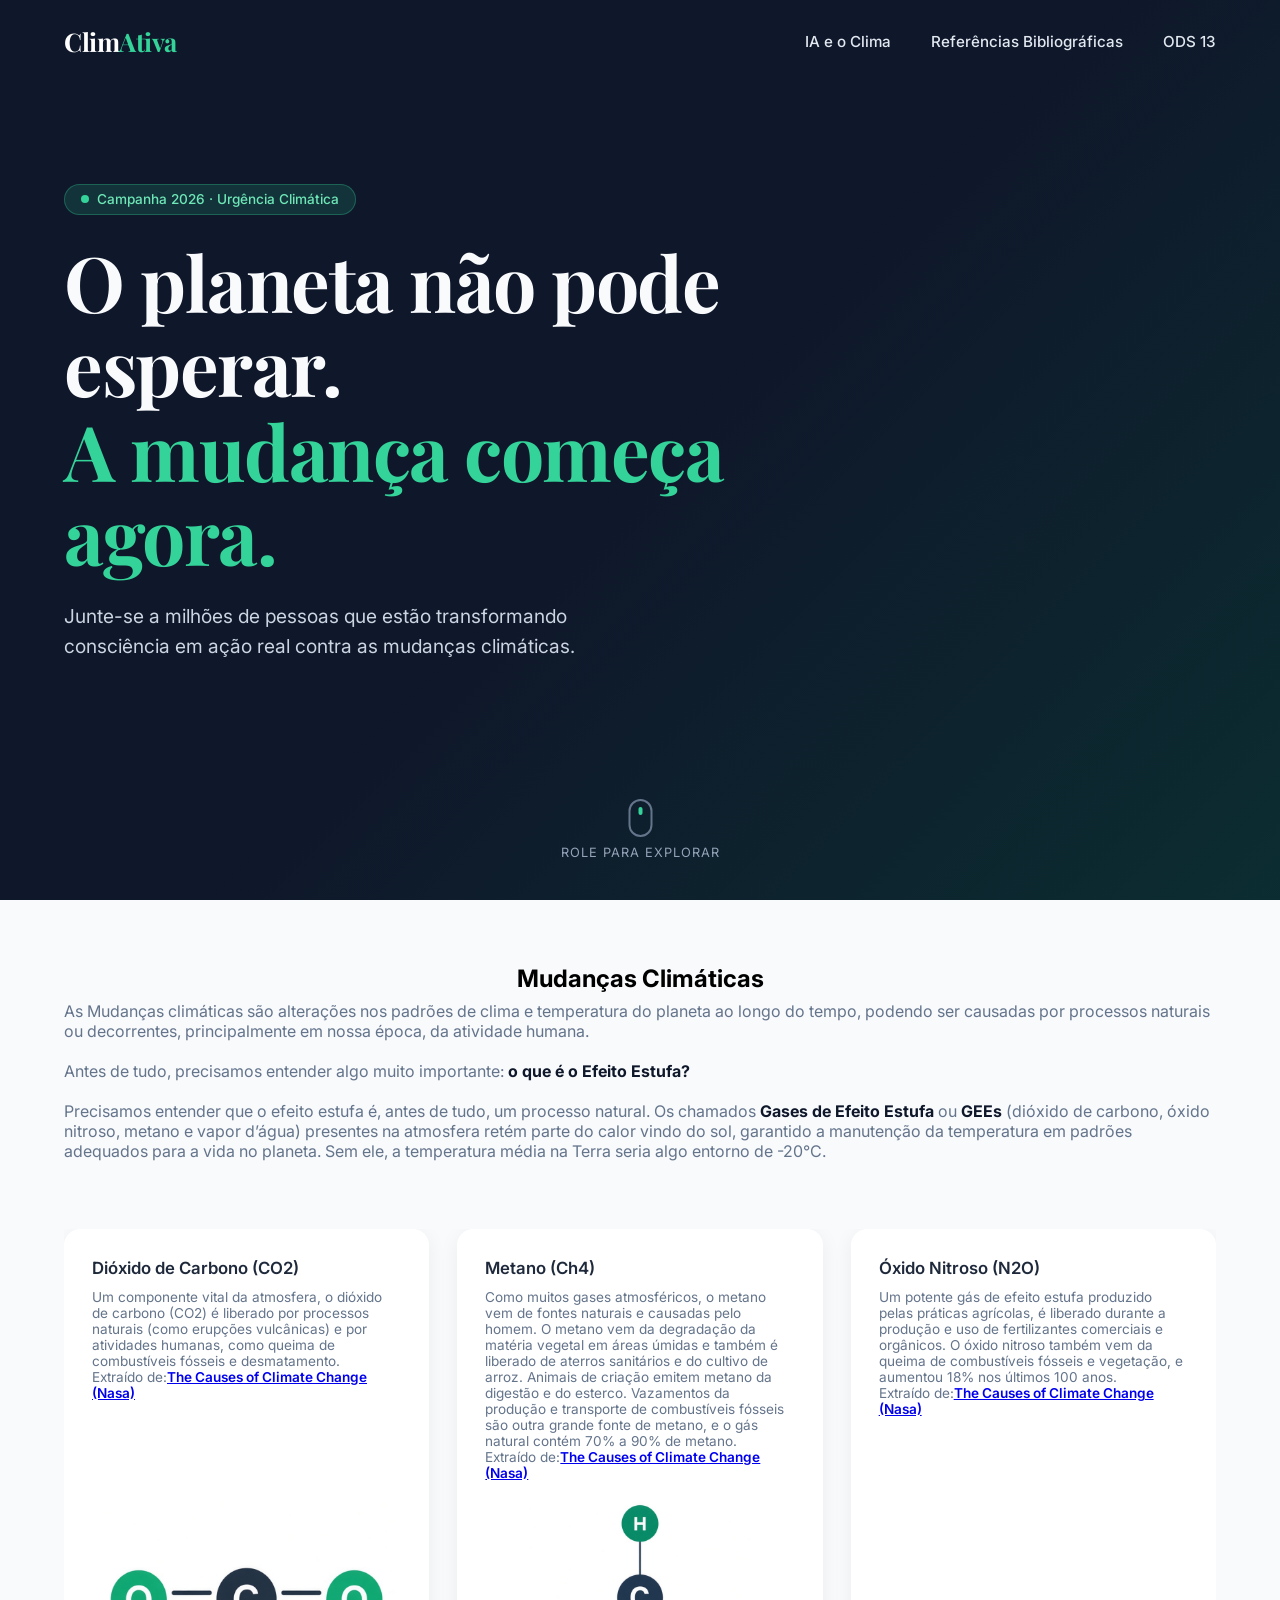
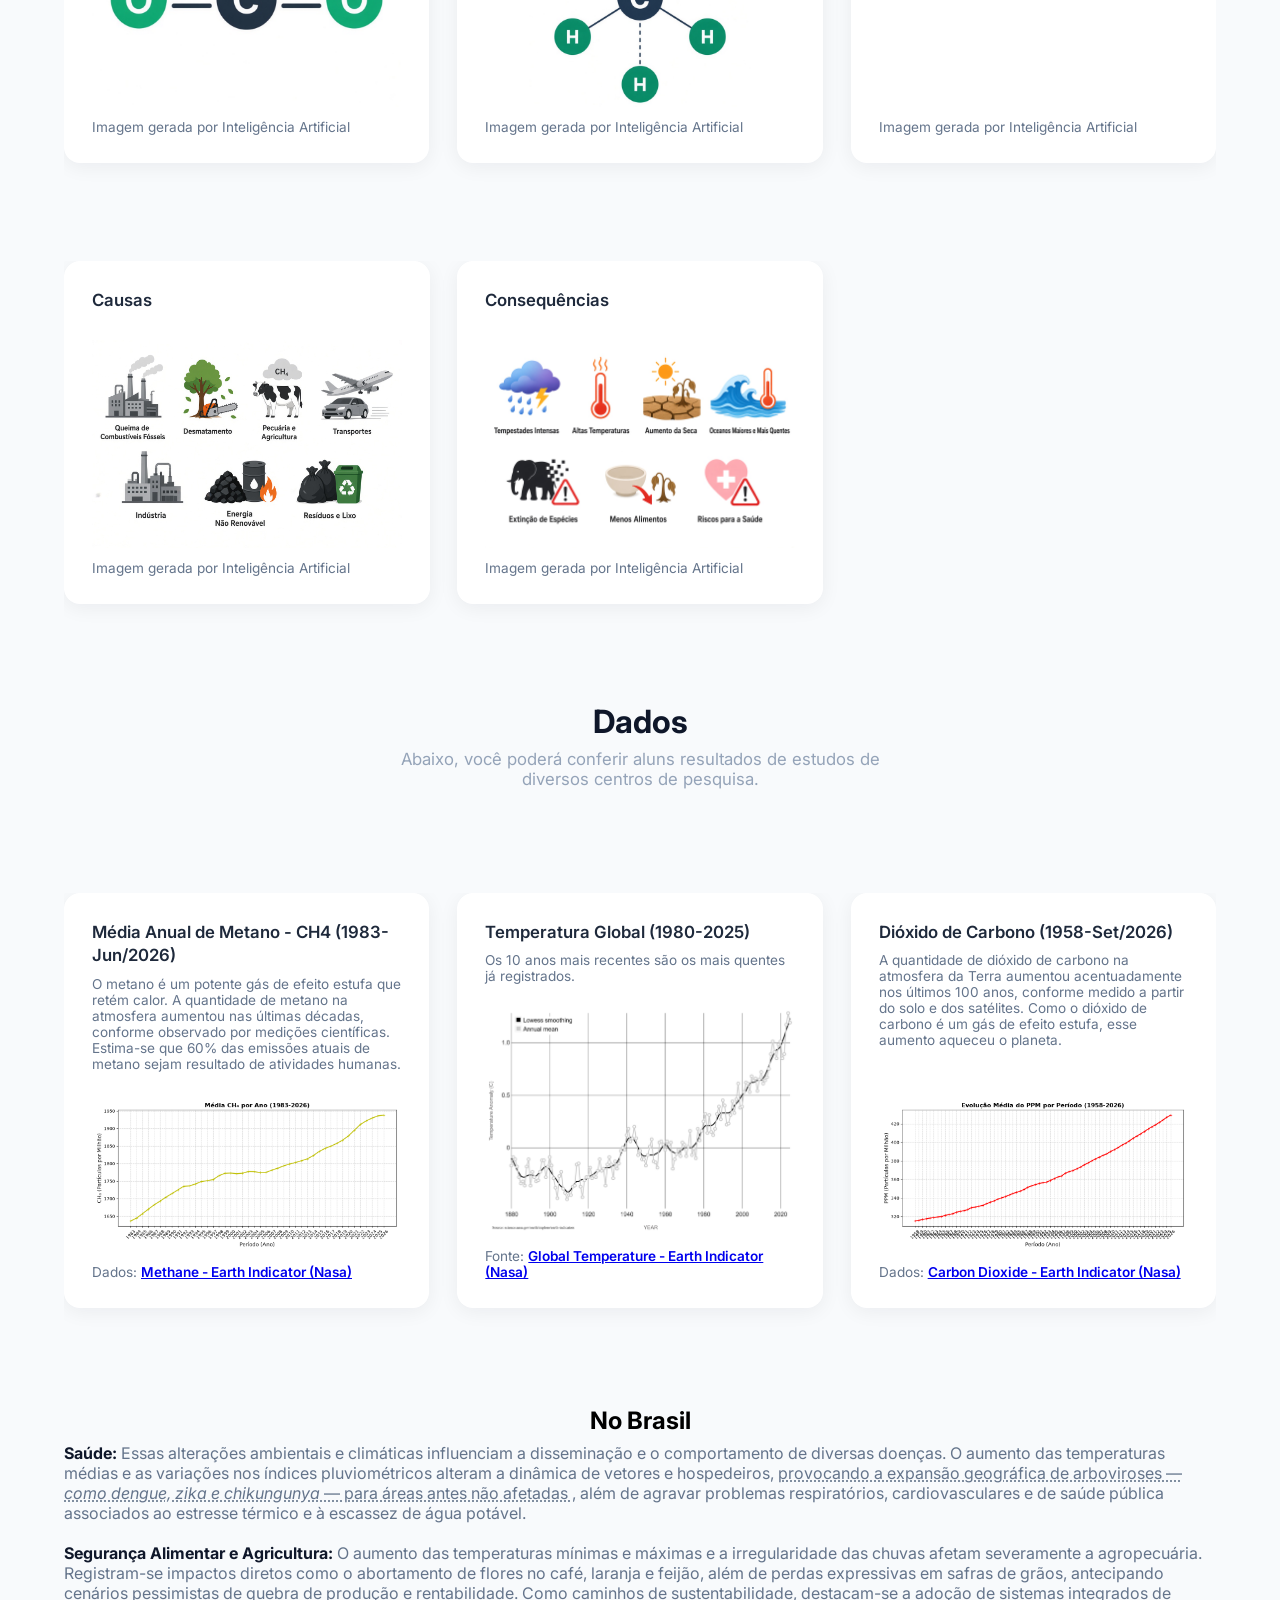
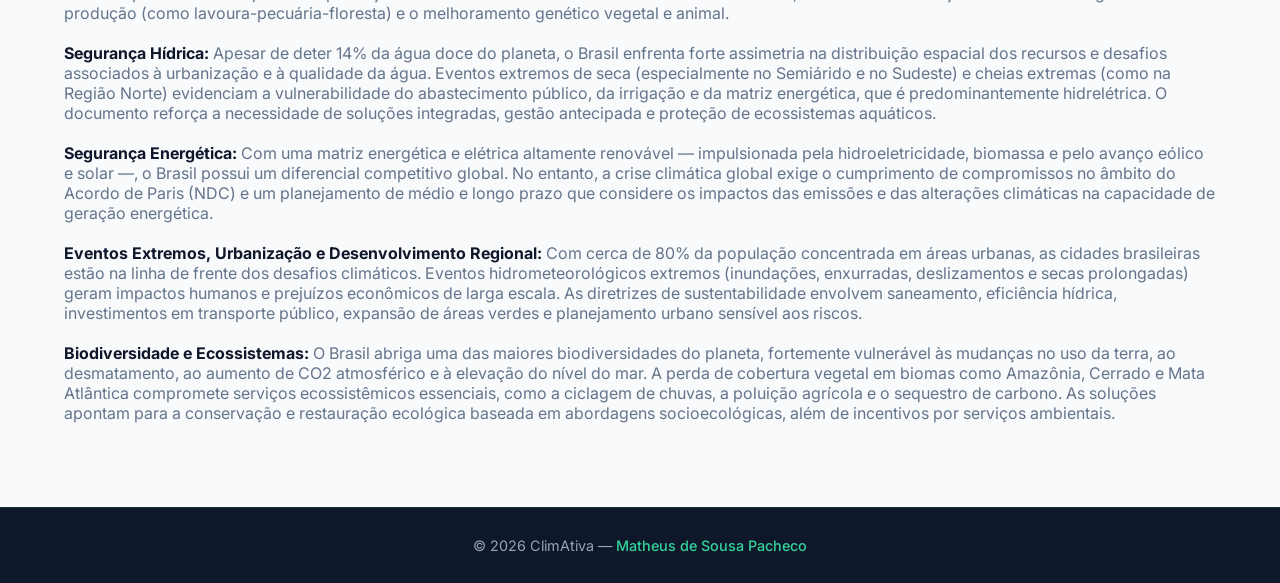
==== index.html @ ed7b065c "Start Start" ====
<!DOCTYPE html>
<html lang="pt-BR">

<head>
  <meta charset="UTF-8">
  <meta name="viewport" content="width=device-width, initial-scale=1.0">
  <title>Clima em Ação | Conscientização</title>
  <link rel="stylesheet" href="https://cdnjs.cloudflare.com/ajax/libs/font-awesome/7.0.1/css/all.min.css"
    integrity="sha512-2SwdPD6INVrV/lHTZbO2nodKhrnDdJK9/kg2XD1r9uGqPo1cUbujc+IYdlYdEErWNu69gVcYgdxlmVmzTWnetw=="
    crossorigin="anonymous" referrerpolicy="no-referrer" />
  <!-- Isso importa uma série de ferramentas para HTML, CSS e JS -->
  <link rel="shortcut icon" href="src/images/favicon.png" type="image/png">
  <link rel="preconnect" href="https://fonts.googleapis.com">
  <link
    href="https://fonts.googleapis.com/css2?family=Inter:wght@400;500;600;700&family=Playfair+Display:wght@600;700&display=swap"
    rel="stylesheet">
  <link rel="stylesheet" href="https://cdn.jsdelivr.net/npm/swiper@11/swiper-bundle.min.css" />
  <link rel="stylesheet" href="src/css/style.css">
</head>

<body>

  <header id="header">
    <!-- Navegação -->
    <nav class="nav">
      <a href="index-extensão.html" class="logo">Clim<span>Ativa</span></a>

      <ul id="nav-links">
        <li><a href="ia-clima.html">IA e o Clima</a></li>
        <li><a href="referencias.html">Referências Bibliográficas</a></li>
        <li><a href="https://brasil.un.org/pt-br/sdgs/13" target="_blank">ODS 13</a></li>
      </ul>

      <button class="btn btn-mobile">
        <i class="fa-solid fa-bars"></i>
      </button>
    </nav>

    <!-- Conteúdo do Hero -->
    <div class="hero-content">
      <div class="badge">Campanha 2026 · Urgência Climática</div>

      <h1 class="hero-title">
        O planeta não pode esperar.<br>
        <span>A mudança começa agora.</span>
      </h1>

      <p class="hero-subtitle">
        Junte-se a milhões de pessoas que estão transformando consciência em ação real contra as mudanças climáticas.
      </p>

      <!--<div class="hero-actions">
        <a href="" class="btn-primary">ODS 13</a>
        <a href="#problema" class="btn-secondary">Entenda o problema</a>
      </div>-->

      <!-- Indicador de scroll -->
      <div class="scroll-indicator">
        <div class="mouse"></div>
        <span>Role para explorar</span>
      </div>
    </div>

  </header>

  <main>
    <section id="cursos">
      <article class="textos">
        <h2>Mudanças Climáticas</h2>
        <p>
          As Mudanças climáticas são alterações nos padrões de clima e temperatura do planeta ao longo do tempo, podendo
          ser causadas por processos naturais ou decorrentes, principalmente em nossa época, da atividade
          humana.<br><br>
          Antes de tudo, precisamos entender algo muito importante: <span class="Bold">o que é o Efeito
            Estufa?</span><br><br>

          Precisamos entender que o efeito estufa é, antes de tudo, um processo natural. Os chamados <span
            class="Bold">Gases de Efeito Estufa</span> ou <span class="Bold">GEEs</span> (dióxido de carbono, óxido
          nitroso, metano e vapor d’água) presentes na atmosfera retém parte
          do calor vindo do sol, garantido a manutenção da temperatura em padrões adequados para a vida no planeta. Sem
          ele, a temperatura média na Terra seria algo entorno de -20°C.<br><br>


        </p>
      </article>

      <div class="swiper"> <!-- GEEs -->
        <div class="swiper-wrapper">
          <div class="swiper-slide"> <!-- CO2 -->
            <div class="card-header">
              <h3>Dióxido de Carbono (CO2)</h3>
              <p class="descricao">Um componente vital da atmosfera, o dióxido de carbono (CO2) é liberado por processos
                naturais (como erupções vulcânicas) e por atividades humanas, como queima de combustíveis fósseis e
                desmatamento.</p>
              <p class="dados">Extraído de:<span><a href="https://science.nasa.gov/climate-change/causes/"
                    target="_blank">The Causes of Climate Change (Nasa)</a></span></p>
            </div>

            <div class="card-body">
              <img class="icons" src="src/images/CO2.png" alt="" class="imagem-clicavel" onclick="abrirPopup(this.src)">
              <p class="dados">Imagem gerada por Inteligência Artificial</p>
            </div>
          </div>

          <div class="swiper-slide"> <!-- CH4 -->
            <div class="card-header">
              <h3>Metano (Ch4)</h3>
              <p class="descricao">Como muitos gases atmosféricos, o metano vem de fontes naturais e causadas pelo homem. O metano vem da degradação da matéria vegetal em áreas úmidas e também é liberado de aterros sanitários e do cultivo de arroz. Animais de criação emitem metano da digestão e do esterco. Vazamentos da produção e transporte de combustíveis fósseis são outra grande fonte de metano, e o gás natural contém 70% a 90% de metano.</p>
              <p class="dados">Extraído de:<span><a href="https://science.nasa.gov/climate-change/causes/"
                    target="_blank">The Causes of Climate Change (Nasa)</a></span></p>
            </div>

            <div class="card-body">
              <img class="icons" src="src/images/CH4 Mol.png" alt="" class="imagem-clicavel"
                onclick="abrirPopup(this.src)">
              <p class="dados">Imagem gerada por Inteligência Artificial</p>
            </div>
          </div>

          <div class="swiper-slide"> <!-- N2O -->
            <div class="card-header">
              <h3>Óxido Nitroso (N2O)</h3>
              <p class="descricao">Um potente gás de efeito estufa produzido pelas práticas agrícolas,  é liberado durante a produção e uso de fertilizantes comerciais e orgânicos. O óxido nitroso também vem da queima de combustíveis fósseis e vegetação, e aumentou 18% nos últimos 100 anos.</p>
              <p class="dados">Extraído de:<span><a href="https://science.nasa.gov/climate-change/causes/"
                    target="_blank">The Causes of Climate Change (Nasa)</a></span></p>
            </div>

            <div class="card-body">
              <img class="icons" src="src/images/Untitled-1" alt="" class="imagem-clicavel"
                onclick="abrirPopup(this.src)">
              <p class="dados">Imagem gerada por Inteligência Artificial</p>
            </div>
          </div>


        </div>

        <!-- Controles -->
        <div class="swiper-pagination"></div>
        <div class="swiper-button-prev"></div>
        <div class="swiper-button-next"></div>
      </div>

      <div class="swiper">
        <div class="swiper-wrapper">
          <!-- Causas -->
          <div class="swiper-slide">
            <div class="card-header">
              <h3>Causas</h3>
              <!--<p class="descricao"></p>-->
            </div>

            <div class="card-body">
              <img class="icons" src="src/images/clean-professional-infographic (1).jpg" alt="" class="imagem-clicavel"
                onclick="abrirPopup(this.src)">
              <p class="dados">Imagem gerada por Inteligência Artificial</p>
            </div>
          </div>

          <!-- Consequências -->
          <div class="swiper-slide">
            <div class="card-header">
              <h3>Consequências</h3>
              <!--<p class="descricao"></p>-->
            </div>

            <div class="card-body">
              <img class="icons" src="src/images/effects/lBXY6.jpg" alt="" class="imagem-clicavel"
                onclick="abrirPopup(this.src)">
              <p class="dados">Imagem gerada por Inteligência Artificial</p>
            </div>
          </div>

        </div>

        <!-- Controles -->
        <div class="swiper-pagination"></div>
        <div class="swiper-button-prev"></div>
        <div class="swiper-button-next"></div>
      </div>


      <div class="section-header">
        <h2>Dados</h2>
        <p>Abaixo, você poderá conferir aluns resultados de estudos de diversos centros de pesquisa.</p>
      </div>
      <div class="swiper">
        <div class="swiper-wrapper">

          <!-- CARD 1 -->
          <div class="swiper-slide">
            <div class="card-header">
              <h3>Média Anual de Metano - CH4 (1983-Jun/2026)</h3>
              <p class="descricao">O metano é um potente gás de efeito estufa que retém calor. A quantidade de metano
                na atmosfera aumentou nas últimas décadas, conforme observado por medições científicas. Estima-se que
                60% das emissões atuais de metano sejam resultado de atividades humanas.</p>
            </div>

            <div class="card-body">
              <img src="src/images/CH4.png" alt="" class="imagem-clicavel" onclick="abrirPopup(this.src)">
              <p class="dados">Dados: <span><a href="https://science.nasa.gov/earth/explore/earth-indicators/methane/"
                    target="_blank">Methane -
                    Earth Indicator (Nasa)</a></span></p>
            </div>
          </div>

          <!-- CARD 2 -->
          <div class="swiper-slide">
            <div class="card-header">
              <h3>Temperatura Global (1980-2025)</h3>
              <p class="descricao">Os 10 anos mais recentes são os mais quentes já registrados.</p>
            </div>

            <div class="card-body">
              <img src="src/images/GlobalTemp.png" alt="" class="imagem-clicavel" onclick="abrirPopup(this.src)">
              <p class="dados">Fonte: <span><a
                    href="https://science.nasa.gov/earth/explore/earth-indicators/global-temperature/"
                    target="_blank">Global Temperature - Earth Indicator (Nasa)</a></span></p>
            </div>
          </div>

          <!-- CARD 3 -->
          <div class="swiper-slide">
            <div class="card-header">
              <h3>Dióxido de Carbono (1958-Set/2026)</h3>
              <p class="descricao">A quantidade de dióxido de carbono na atmosfera da Terra aumentou acentuadamente
                nos últimos 100 anos, conforme medido a partir do solo e dos satélites. Como o dióxido de carbono é um
                gás de efeito estufa, esse aumento aqueceu o planeta.</p>
            </div>

            <div class="card-body">
              <img src="src/images/PPM.png" alt="" class="imagem-clicavel" onclick="abrirPopup(this.src)">
              <p class="dados">Dados: <span><a
                    href="https://science.nasa.gov/earth/explore/earth-indicators/carbon-dioxide/"
                    target="_blank">Carbon Dioxide - Earth Indicator (Nasa)</a></span></p>
            </div>
          </div>

        </div>

        <!-- Controles -->
        <div class="swiper-pagination"></div>
        <div class="swiper-button-prev"></div>
        <div class="swiper-button-next"></div>
      </div>


      <article class="textos">
        <h2>No Brasil</h2>
        <p>
          <span class="Bold">Saúde:</span> Essas alterações ambientais e climáticas influenciam a disseminação e o
          comportamento de diversas doenças. O
          aumento das temperaturas médias e as variações nos índices pluviométricos alteram a dinâmica de vetores e
          hospedeiros, <abbr title="Climate change, thermal anomalies, and the recent progression of dengue in Brazil - Nature Scientific Reports - Acesso em 27 de outubro de 2026">
            provocando a expansão geográfica de arboviroses — <em>como dengue, zika e chikungunya</em> — para áreas
            antes não afetadas
          </abbr>, além de agravar problemas respiratórios, cardiovasculares e de saúde pública associados ao
          estresse térmico e à escassez de água potável.

          <br><br>

          <span class="Bold">Segurança Alimentar e Agricultura:</span> O aumento das temperaturas mínimas e máximas e a
          irregularidade das chuvas
          afetam severamente a agropecuária. Registram-se impactos diretos como o abortamento de flores no café, laranja
          e feijão, além de perdas expressivas em safras de grãos, antecipando cenários pessimistas de quebra de
          produção e rentabilidade. Como caminhos de sustentabilidade, destacam-se a adoção de sistemas integrados de
          produção (como lavoura-pecuária-floresta) e o melhoramento genético vegetal e animal.

          <br><br>

          <span class="Bold">Segurança Hídrica:</span> Apesar de deter 14% da água doce do planeta, o Brasil enfrenta
          forte assimetria na
          distribuição espacial dos recursos e desafios associados à urbanização e à qualidade da água. Eventos extremos
          de seca (especialmente no Semiárido e no Sudeste) e cheias extremas (como na Região Norte) evidenciam a
          vulnerabilidade do abastecimento público, da irrigação e da matriz energética, que é predominantemente
          hidrelétrica. O documento reforça a necessidade de soluções integradas, gestão antecipada e proteção de
          ecossistemas aquáticos.

          <br><br>

          <span class="Bold">Segurança Energética:</span> Com uma matriz energética e elétrica altamente renovável —
          impulsionada pela
          hidroeletricidade, biomassa e pelo avanço eólico e solar —, o Brasil possui um diferencial competitivo global.
          No entanto, a crise climática global exige o cumprimento de compromissos no âmbito do Acordo de Paris (NDC) e
          um planejamento de médio e longo prazo que considere os impactos das emissões e das alterações climáticas na
          capacidade de geração energética.

          <br><br>

          <span class="Bold">Eventos Extremos, Urbanização e Desenvolvimento Regional:</span> Com cerca de 80% da
          população concentrada em áreas
          urbanas, as cidades brasileiras estão na linha de frente dos desafios climáticos. Eventos hidrometeorológicos
          extremos (inundações, enxurradas, deslizamentos e secas prolongadas) geram impactos humanos e prejuízos
          econômicos de larga escala. As diretrizes de sustentabilidade envolvem saneamento, eficiência hídrica,
          investimentos em transporte público, expansão de áreas verdes e planejamento urbano sensível aos riscos.

          <br><br>

          <span class="Bold">Biodiversidade e Ecossistemas:</span> O Brasil abriga uma das maiores biodiversidades do
          planeta, fortemente
          vulnerável às mudanças no uso da terra, ao desmatamento, ao aumento de CO2 atmosférico e à elevação do nível
          do mar. A perda de cobertura vegetal em biomas como Amazônia, Cerrado e Mata Atlântica compromete serviços
          ecossistêmicos essenciais, como a ciclagem de chuvas, a poluição agrícola e o sequestro de carbono. As
          soluções apontam para a conservação e restauração ecológica baseada em abordagens socioecológicas, além de
          incentivos por serviços ambientais.

          <br><br>
        </p>
      </article>
    </section>

    <footer class="site-footer">
      <div class="footer-content">
        <p>© 2026 ClimAtiva — <span>Matheus de Sousa Pacheco</span></p>
      </div>
    </footer>
  </main>

  <!-- O Popup (Lightbox) -->
  <div id="popup" class="popup" onclick="fecharPopup()">
    <span class="fechar">&times;</span>
    <img id="imagem-popup" src="" alt="Imagem ampliada">
  </div>


  <script src="https://cdn.jsdelivr.net/npm/swiper@11/swiper-bundle.min.js"></script>
  <script src="src/js/script.js"></script>
  <script src="src/js/carousel.js"></script>
  <script src="src/js/CO2.js"></script>
  <script src="src/js/img-popup.js"></script>
</body>

</html>
---- src/css/style.css ----
@import url('https://fonts.googleapis.com/css2?family=Kanit:ital,wght@0,100;0,200;0,300;0,400;0,500;0,600;0,700;0,800;0,900;1,100;1,200;1,300;1,400;1,500;1,600;1,700;1,800;1,900&family=Poppins:ital,wght@0,100;0,200;0,300;0,400;0,500;0,600;0,700;0,800;0,900;1,100;1,200;1,300;1,400;1,500;1,600;1,700;1,800;1,900&display=swap');

@import url(navbar.css);
@import url(swiper.css);
@import url(variables.css);
@import url(article.css);
@import url(references.css);
@import url(img-popup.css);

* {
    margin: 0;
    padding: 0;
    box-sizing: border-box;
}

body {
    font-family: 'Inter', sans-serif;
    background: #0f172a;
    color: #f8fafc;
}

.topics {
    display: grid;
    justify-content: center;
    align-items: center;
    /*gap: 1.5rem; /* Espaçamento entre os itens da lista */
     /*list-style: outside; Remove as bolinhas da lista */
    margin: 0;
    padding: 0;
    color: var(--color-text-light);
}

.Bold{
    font-weight: bold;
    color: #0f172a;
}

footer {
  background-color: #0f172a;
  padding: 1.8rem 5%;
  text-align: center;
  border-top: 1px solid rgba(52, 211, 153, 0.15);
}

.footer-content p {
  font-family: 'Inter', sans-serif;
  font-size: 0.9rem;
  color: #94a3b8;
  margin: 0;
}

.footer-content span {
  color: #34d399;
  font-weight: 500;
}
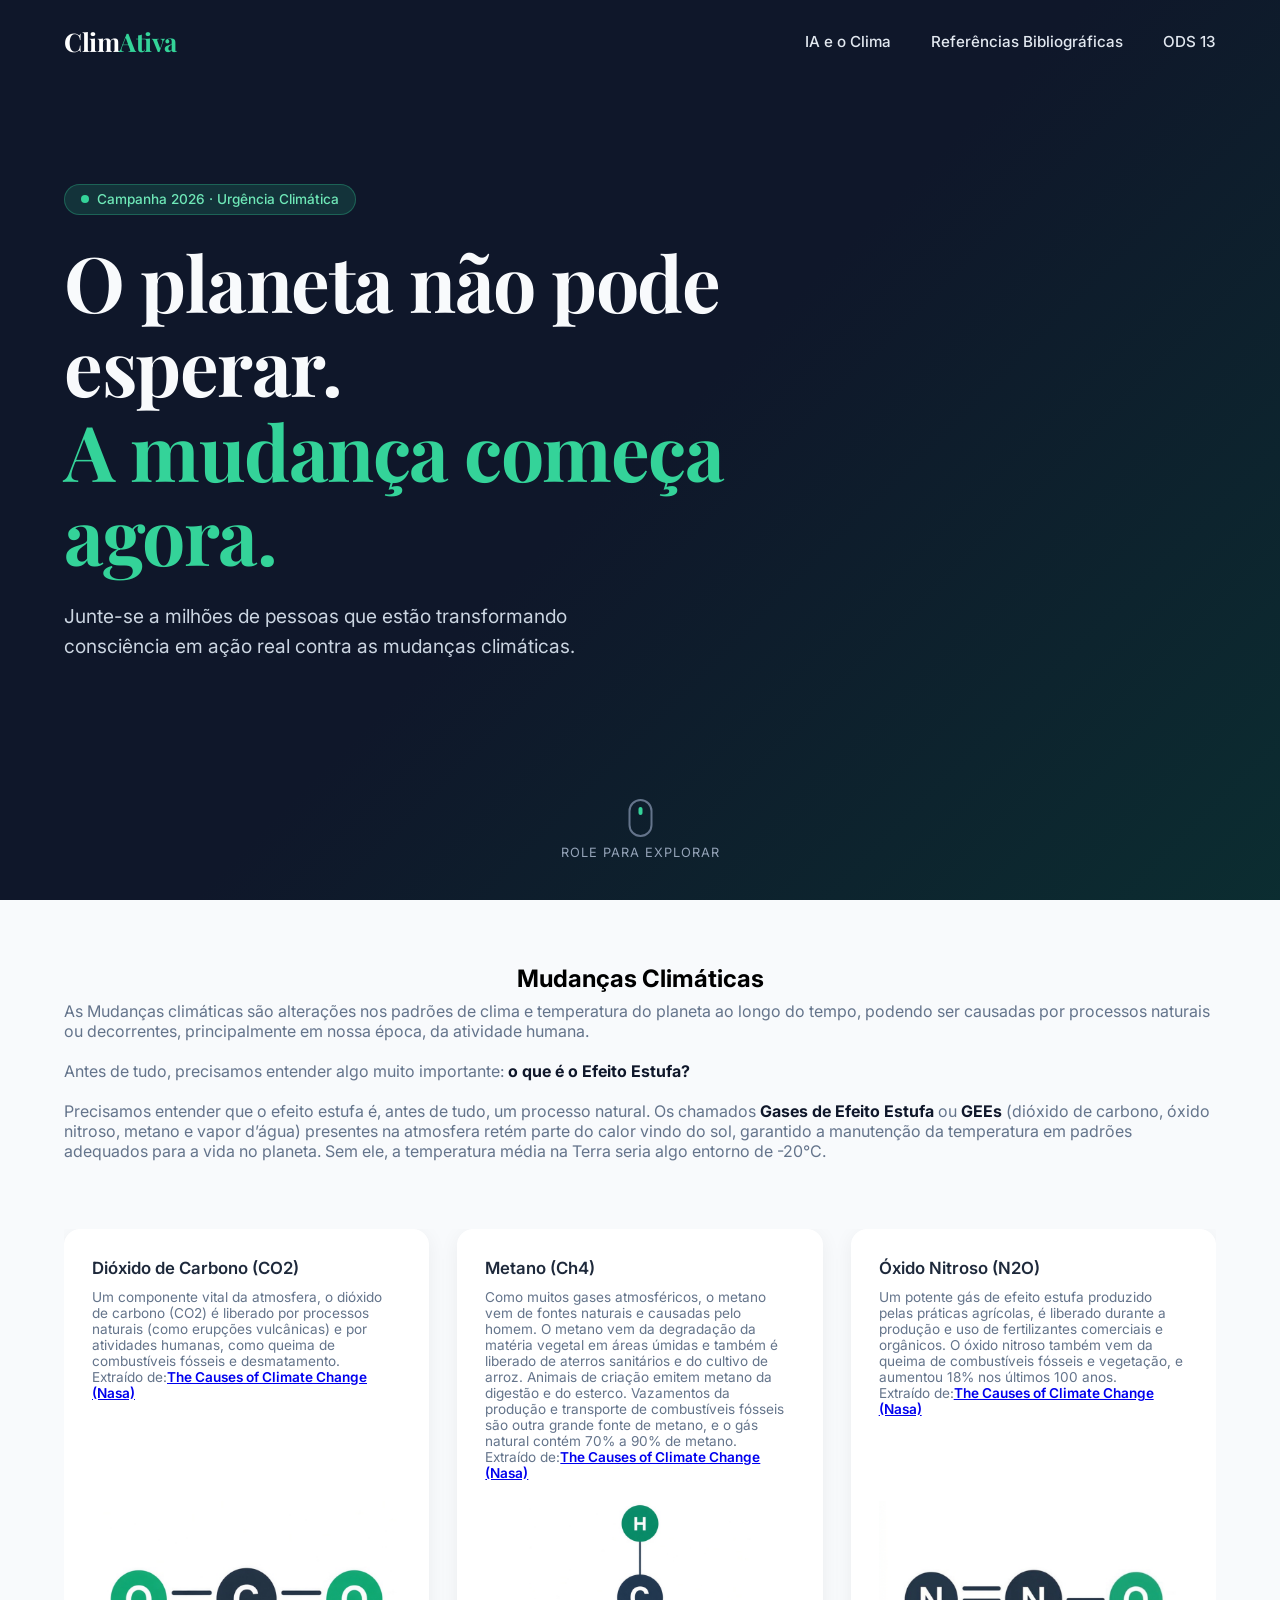
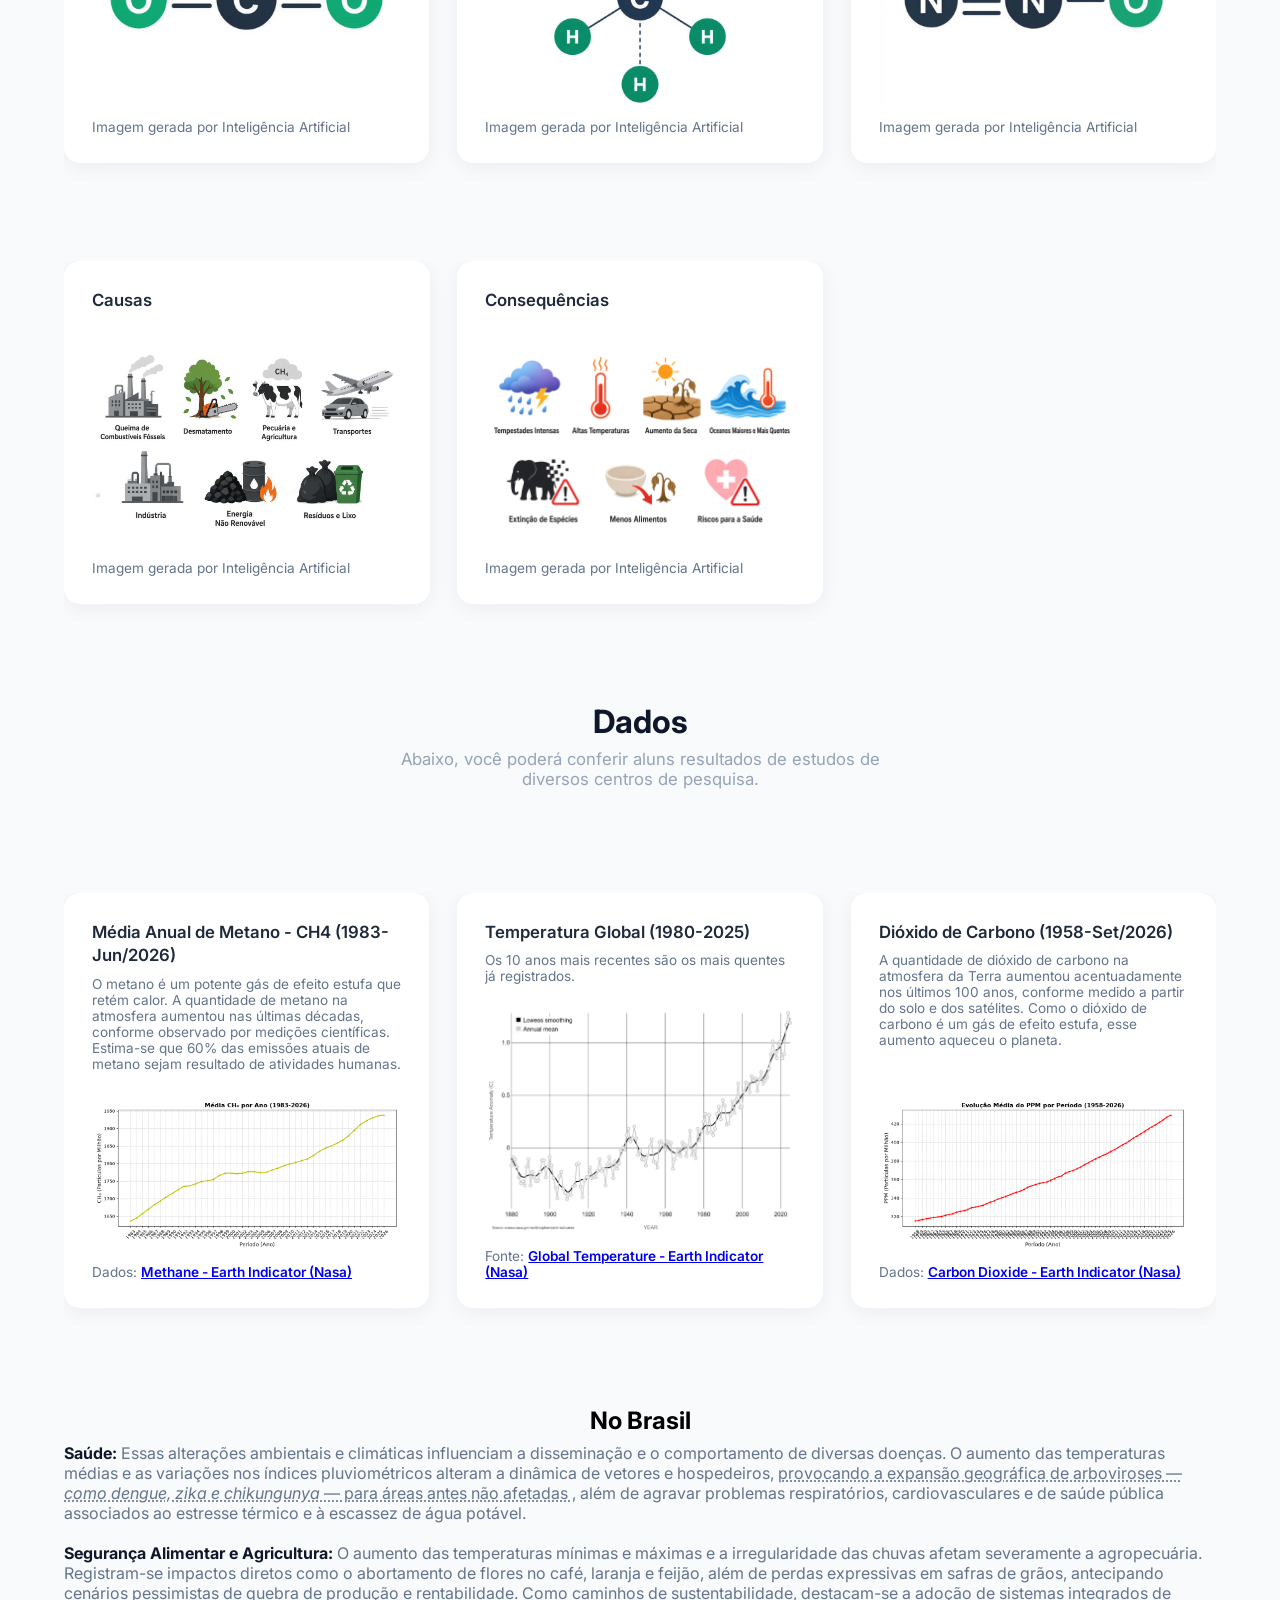
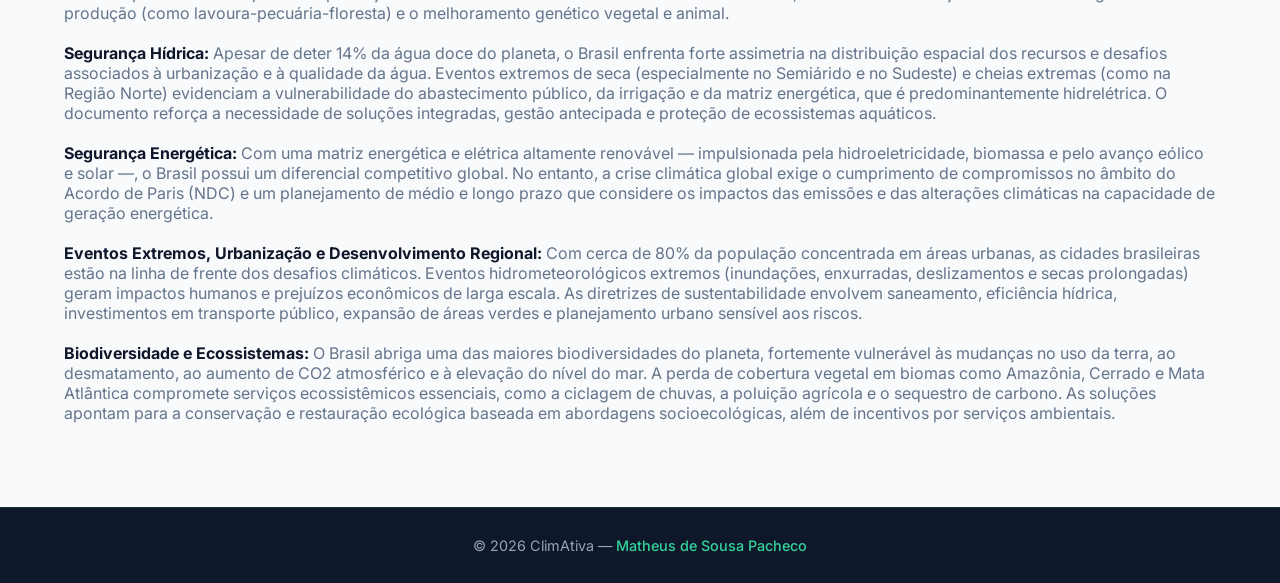
==== commit 83b3c735: "Updates 13/11/2026 - A few adjustments" ====
--- a/index.html
+++ b/index.html
@@ -64,7 +64,7 @@
   </header>
 
   <main>
-    <section id="cursos">
+    <section id="principal">
       <article class="textos">
         <h2>Mudanças Climáticas</h2>
         <p>
@@ -126,7 +126,7 @@
             </div>
 
             <div class="card-body">
-              <img class="icons" src="src/images/Untitled-1" alt="" class="imagem-clicavel"
+              <img class="icons" src="src/images/N2O.png" alt="" class="imagem-clicavel"
                 onclick="abrirPopup(this.src)">
               <p class="dados">Imagem gerada por Inteligência Artificial</p>
             </div>
